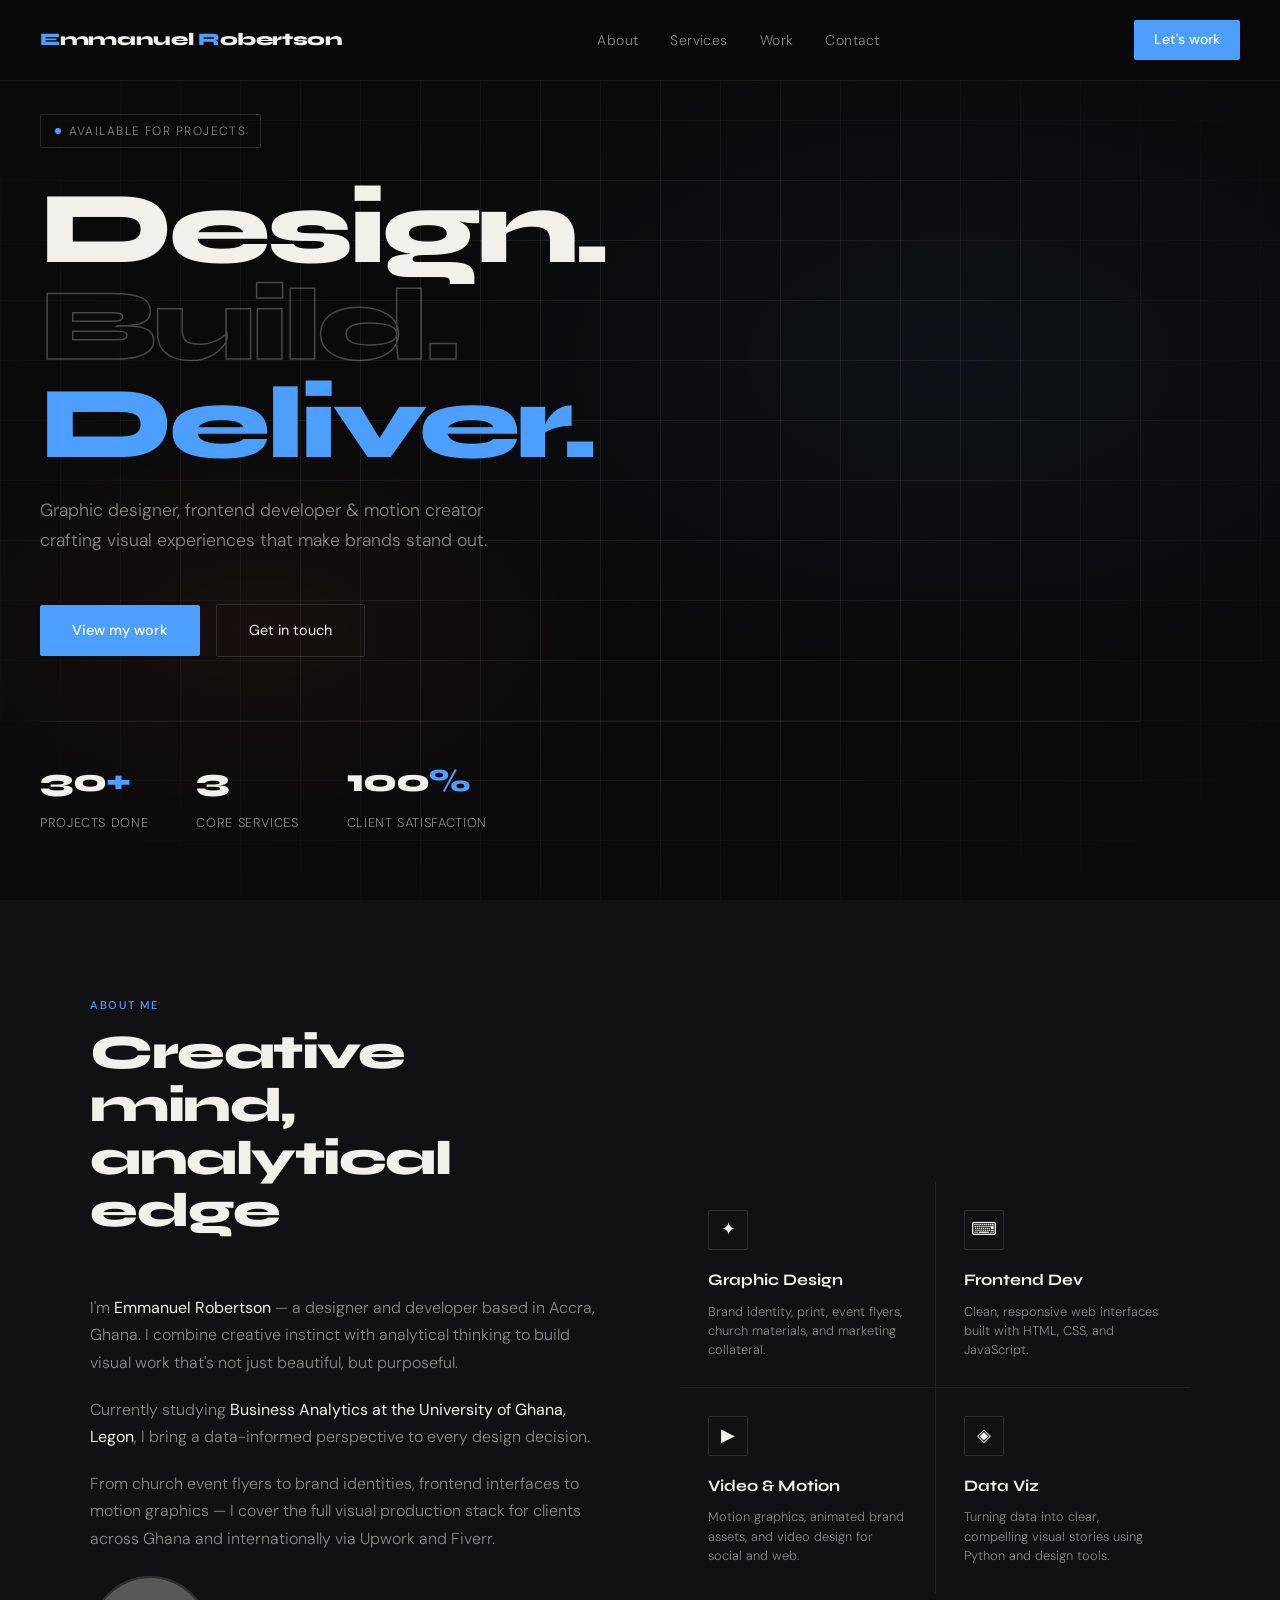
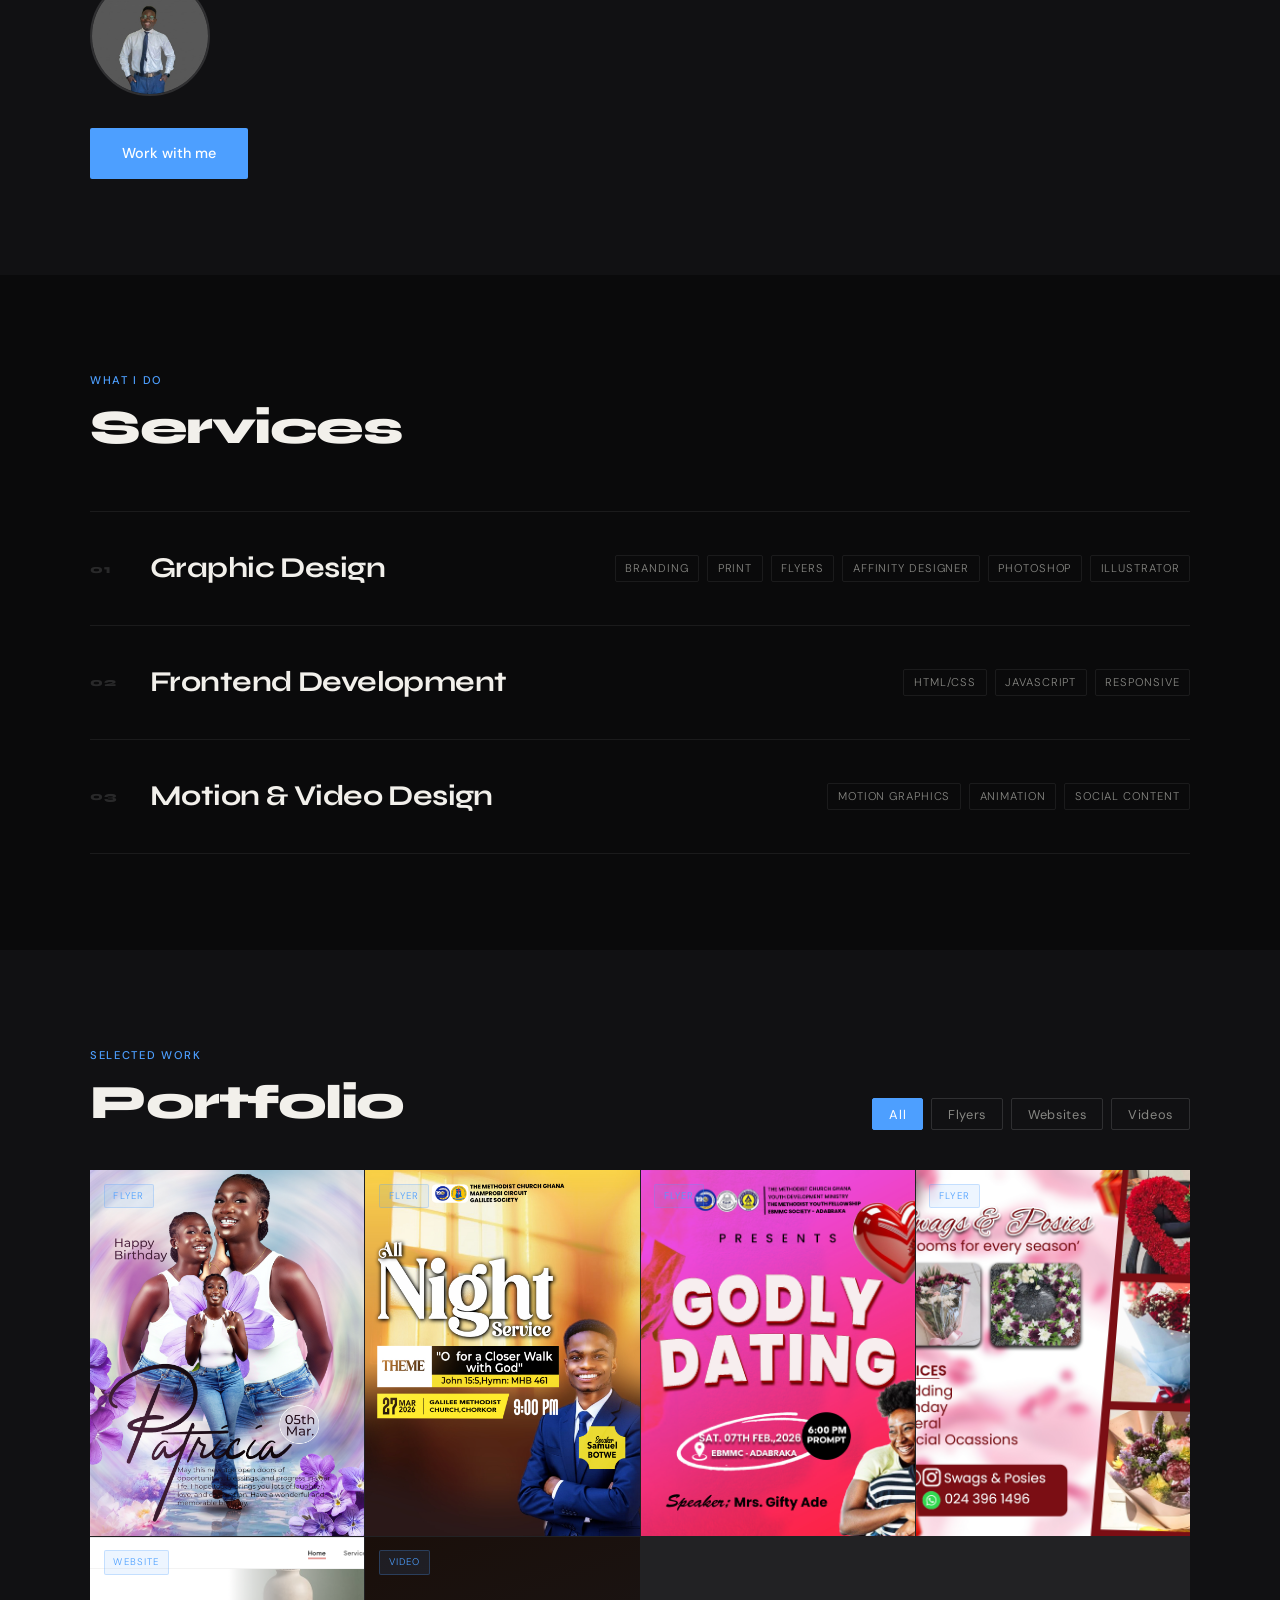
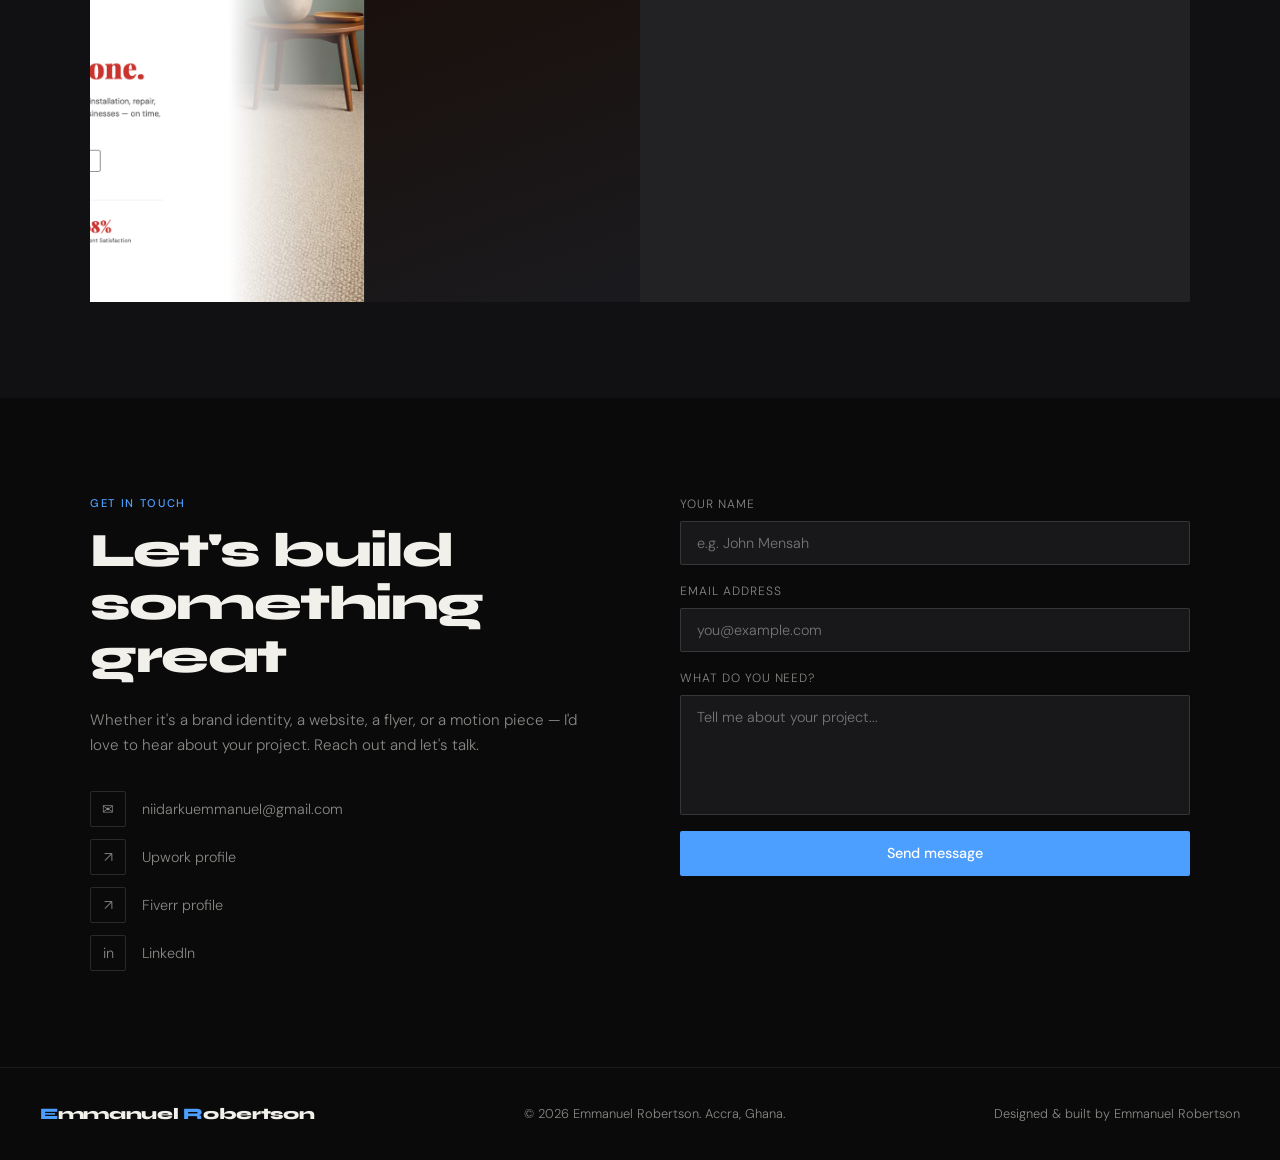
==== index.html @ 6d493373 "Add files via upload" ====
<!DOCTYPE html>
<html lang="en">
<head>
  <meta charset="UTF-8">
  <meta name="viewport" content="width=device-width, initial-scale=1.0">
  <title>Emmanuel Robertson — Creative Portfolio</title>
  <link rel="preconnect" href="https://fonts.googleapis.com">
  <link href="https://fonts.googleapis.com/css2?family=Syne:wght@400;500;600;700;800&family=DM+Sans:ital,wght@0,300;0,400;0,500;1,300&display=swap" rel="stylesheet">
  <link rel="stylesheet" href="css/style.css">
</head>
<body>

  <!-- ========================
       NAVIGATION
  ========================= -->
  <nav>
    <a class="nav-logo" href="#home"><span>E</span>mmanuel <span>R</span>obertson</a>
    <ul class="nav-links">
      <li><a href="#about">About</a></li>
      <li><a href="#services">Services</a></li>
      <li><a href="#portfolio">Work</a></li>
      <li><a href="#contact">Contact</a></li>
    </ul>
    <a href="#contact" class="nav-cta">Let's work</a>
  </nav>


  <!-- ========================
       HERO
  ========================= -->
  <section class="hero" id="home">
    <div class="hero-bg"></div>
    <div class="hero-grid-overlay"></div>
    <div class="hero-inner">
      <div class="hero-tag">
        <span class="hero-tag-dot"></span>Available for projects
      </div>
      <h1>
        Design.<br>
        <em>Build.</em><br>
        <span class="accent-line">Deliver.</span>
      </h1>
      <p class="hero-sub">
        Graphic designer, frontend developer & motion creator
        crafting visual experiences that make brands stand out.
      </p>
      <div class="hero-actions">
        <a href="#portfolio" class="btn-primary">View my work</a>
        <a href="#contact" class="btn-ghost">Get in touch</a>
      </div>
      <div class="hero-stats">
        <div>
          <div class="stat-num">30<span>+</span></div>
          <div class="stat-label">Projects done</div>
        </div>
        <div>
          <div class="stat-num">3</div>
          <div class="stat-label">Core services</div>
        </div>
        <div>
          <div class="stat-num">100<span>%</span></div>
          <div class="stat-label">Client satisfaction</div>
        </div>
      </div>
    </div>
  </section>


  <!-- ========================
       ABOUT
  ========================= -->
  <section id="about">
    <div class="section-inner">
      <div class="about-grid">

        <div class="about-text fade-up">
          <div class="section-header">
            <span class="section-label">About me</span>
            <h2 class="section-title">Creative mind,<br>analytical edge</h2>
          </div>
          <p>
            I'm <span class="about-highlight">Emmanuel Robertson</span> — a designer and
            developer based in Accra, Ghana. I combine creative instinct with
            analytical thinking to build visual work that's not just beautiful,
            but purposeful.
          </p>
          <p>
            Currently studying
            <span class="about-highlight">Business Analytics at the University
            of Ghana, Legon</span>, I bring a data-informed perspective to every
            design decision.
          </p>
          <p>
            From church event flyers to brand identities, frontend interfaces to
            motion graphics — I cover the full visual production stack for
            clients across Ghana and internationally via Upwork and Fiverr.
          </p>

          <!--
            PROFILE PHOTO
            - Your photo is set to images/profile.jpeg below
            - If the file is missing the photo section hides automatically
          -->
          <div class="about-photo-wrap">
            <img
              src="images/profile1.jpeg"
              alt="Emmanuel Robertson"
              class="about-photo"
              onerror="this.parentElement.style.display='none'"
            />
          </div>

          <a href="#contact" class="btn-primary about-cta">Work with me</a>
        </div>

        <div class="skills-grid fade-up">
          <div class="skill-card">
            <div class="skill-icon">✦</div>
            <h3>Graphic Design</h3>
            <p>Brand identity, print, event flyers, church materials, and marketing collateral.</p>
          </div>
          <div class="skill-card">
            <div class="skill-icon">⌨</div>
            <h3>Frontend Dev</h3>
            <p>Clean, responsive web interfaces built with HTML, CSS, and JavaScript.</p>
          </div>
          <div class="skill-card">
            <div class="skill-icon">▶</div>
            <h3>Video & Motion</h3>
            <p>Motion graphics, animated brand assets, and video design for social and web.</p>
          </div>
          <div class="skill-card">
            <div class="skill-icon">◈</div>
            <h3>Data Viz</h3>
            <p>Turning data into clear, compelling visual stories using Python and design tools.</p>
          </div>
        </div>

      </div>
    </div>
  </section>


  <!-- ========================
       SERVICES
  ========================= -->
  <section id="services">
    <div class="section-inner">
      <div class="section-header fade-up">
        <span class="section-label">What I do</span>
        <h2 class="section-title">Services</h2>
      </div>
      <div class="services-list">

        <div class="service-item fade-up">
          <div class="service-left">
            <span class="service-num">01</span>
            <span class="service-name">Graphic Design</span>
          </div>
          <div class="service-tags">
            <span class="tag">Branding</span>
            <span class="tag">Print</span>
            <span class="tag">Flyers</span>
            <span class="tag">Affinity Designer</span>
            <span class="tag">Photoshop</span>
            <span class="tag">Illustrator</span>
          </div>
        </div>

        <div class="service-item fade-up">
          <div class="service-left">
            <span class="service-num">02</span>
            <span class="service-name">Frontend Development</span>
          </div>
          <div class="service-tags">
            <span class="tag">HTML/CSS</span>
            <span class="tag">JavaScript</span>
            <span class="tag">Responsive</span>
          </div>
        </div>

        <div class="service-item fade-up">
          <div class="service-left">
            <span class="service-num">03</span>
            <span class="service-name">Motion & Video Design</span>
          </div>
          <div class="service-tags">
            <span class="tag">Motion Graphics</span>
            <span class="tag">Animation</span>
            <span class="tag">Social Content</span>
          </div>
        </div>

      </div>
    </div>
  </section>


  <!-- ========================
       PORTFOLIO — FILTERABLE GALLERY

       HOW TO ADD A NEW PROJECT:
       Copy one of the portfolio-item blocks below and paste it
       inside the portfolio-grid div. Then:

       1. Set data-category to one of:
            flyer | website | video
       2. Change src="images/your-filename.jpg" — NO spaces in filenames!
            e.g. "Revival Flyer.jpg" → "revival-flyer.jpg"
       3. Update the h3 title and p description
       4. Update the portfolio-label text

       For VIDEO projects, add a poster image (thumbnail) as the src,
       then add  data-video="images/your-video.mp4"  to the portfolio-item div.
       The lightbox will play the video automatically when tapped.

       Recommended image size: 800x600px JPG or PNG
  ========================= -->
  <section id="portfolio">
    <div class="section-inner">

      <div class="portfolio-header fade-up">
        <div>
          <span class="section-label">Selected work</span>
          <h2 class="section-title">Portfolio</h2>
        </div>
        <!-- Filter buttons — clicking these shows only that category -->
        <div class="filter-bar">
          <button class="filter-btn active" data-filter="all">All</button>
          <button class="filter-btn" data-filter="flyer">Flyers</button>
          <button class="filter-btn" data-filter="website">Websites</button>
          <button class="filter-btn" data-filter="video">Videos</button>
        </div>
      </div>

      <div class="portfolio-grid" id="portfolio-grid">

        <!-- ── FLYERS ───────────────────────────────────────── -->

        <div class="portfolio-item" data-category="flyer">
          <img src="images/project5.jpg" alt="birthday flyer" class="portfolio-img" onerror="this.style.display='none'">
          <div class="portfolio-thumb p1 portfolio-fallback"></div>
          <span class="portfolio-label">Flyer</span>
          <div class="portfolio-overlay">
            <h3>Birthday Flyer</h3>
            <p>Church event flyer — Speaker Samuel Botwe & Evangelist Seth Ankomah</p>
          </div>
        </div>
        <div class="portfolio-item" data-category="flyer">
          <img src="images/project2.jpg" alt="all night Flyer" class="portfolio-img" onerror="this.style.display='none'">
          <div class="portfolio-thumb p1 portfolio-fallback"></div>
          <span class="portfolio-label">Flyer</span>
          <div class="portfolio-overlay">
            <h3>All night service</h3>
            <p>Church event flyer — Speaker Samuel Botwe & Evangelist Seth Ankomah</p>
          </div>
        </div>
        <div class="portfolio-item" data-category="flyer">
          <img src="images/project4.jpg" alt="Godly Dating Event Flyer" class="portfolio-img" onerror="this.style.display='none'">
          <div class="portfolio-thumb p2 portfolio-fallback"></div>
          <span class="portfolio-label">Flyer</span>
          <div class="portfolio-overlay">
            <h3>Godly Dating</h3>
            <p>Church event flyer design</p>
          </div>
        </div>

        <div class="portfolio-item" data-category="flyer">
          <img src="images/project3.jpg" alt="Swags & Posies Flyer" class="portfolio-img" onerror="this.style.display='none'">
          <div class="portfolio-thumb p3 portfolio-fallback"></div>
          <span class="portfolio-label">Flyer</span>
          <div class="portfolio-overlay">
            <h3>Swags & Posies</h3>
            <p>Business promotional flyer — Blooms for every season</p>
          </div>
        </div>

        <!-- Add more flyers below — copy the block above, change data-category="flyer" -->

        <!-- ── WEBSITES ─────────────────────────────────────── -->

        <div class="portfolio-item" data-category="website"
     data-images="images/redcarpet-1.jpg, images/redcarpet-2.jpg, images/redcarpet-3.jpg,images/redcarpet-7.jpg">
  <img src="images/redcarpet-1.jpg" alt="Red Carpet Plaza" class="portfolio-img" onerror="this.style.display='none'">
  <div class="portfolio-thumb p3 portfolio-fallback"></div>
  <span class="portfolio-label">Website</span>
  <div class="portfolio-overlay">
    <h3>Red Carpet Plaza</h3>
    <p>Full website — 4 screenshots</p>
  </div>
</div>

        <!-- Add more websites below — copy the block above, change data-category="website" -->

        <!-- ── VIDEOS ───────────────────────────────────────── -->

        <!--
          VIDEO EXAMPLE:
          Add data-video="images/your-video.mp4" to the div below.
          Use a screenshot/thumbnail as the img src.
          The lightbox will play the video when tapped.

        <div class="portfolio-item" data-category="video" data-video="images/motion-reel.mp4">
          <img src="images/motion-reel-thumb.jpg" alt="Motion Reel" class="portfolio-img" onerror="this.style.display='none'">
          <div class="portfolio-thumb p1 portfolio-fallback"></div>
          <span class="portfolio-label">Video</span>
          <div class="portfolio-overlay">
            <h3>Motion Graphics Reel</h3>
            <p>Animated brand assets and social media content</p>
          </div>
        </div>
        -->

        <div class="portfolio-item" data-category="video">
          <img src="images/video-thumb1.jpg" alt="Motion Reel" class="portfolio-img" onerror="this.style.display='none'">
          <div class="portfolio-thumb p2 portfolio-fallback"></div>
          <span class="portfolio-label">Video</span>
          <div class="portfolio-overlay">
            <h3>Motion Graphics Reel</h3>
            <p>Animated brand assets and social media content</p>
          </div>
        </div>

      </div>

      <!-- Shows when a filter has no matching items -->
      <p class="portfolio-empty" id="portfolio-empty" style="display:none;">
        No projects in this category yet — check back soon.
      </p>

    </div>
  </section>


  <!-- ========================
       CONTACT
  ========================= -->
  <section id="contact">
    <div class="section-inner">
      <div class="contact-grid">

        <div class="fade-up">
          <span class="section-label">Get in touch</span>
          <h2 class="section-title contact-heading">Let's build<br>something great</h2>
          <p class="contact-intro">
            Whether it's a brand identity, a website, a flyer, or a motion piece —
            I'd love to hear about your project. Reach out and let's talk.
          </p>
          <div class="contact-links">
            <a href="mailto:niidarkuemmanuel@gmail.com" class="contact-link">
              <span class="contact-link-icon">✉</span>
              niidarkuemmanuel@gmail.com
            </a>
            <a href="https://www.upwork.com/freelancers/~01eae6fbd2bdb85f94" class="contact-link" target="_blank">
              <span class="contact-link-icon">↗</span>
              Upwork profile
            </a>
            <a href="https://fiverr.com/yourusername" class="contact-link" target="_blank">
              <span class="contact-link-icon">↗</span>
              Fiverr profile
            </a>
            <a href="https://www.linkedin.com/in/emmanuel-robertson-733912268/" class="contact-link" target="_blank">
              <span class="contact-link-icon">in</span>
              LinkedIn
            </a>
          </div>
        </div>

        <div class="fade-up">
          <div class="contact-form">
            <div class="form-group">
              <label for="name">Your name</label>
              <input type="text" id="name" placeholder="e.g. John Mensah">
            </div>
            <div class="form-group">
              <label for="email">Email address</label>
              <input type="email" id="email" placeholder="you@example.com">
            </div>
            <div class="form-group">
              <label for="message">What do you need?</label>
              <textarea id="message" placeholder="Tell me about your project..."></textarea>
            </div>
            <button class="btn-primary" id="send-btn">Send message</button>
            <p class="form-feedback" id="form-feedback"></p>
          </div>
        </div>

      </div>
    </div>
  </section>


  <!-- ========================
       FOOTER
  ========================= -->
  <footer>
    <a class="footer-logo" href="#home"><span>E</span>mmanuel <span>R</span>obertson</a>
    <p>© 2026 Emmanuel Robertson. Accra, Ghana.</p>
    <p>Designed & built by Emmanuel Robertson</p>
  </footer>

  <script src="js/main.js"></script>
</body>
</html>
---- css/style.css ----
/* ============================================================
   ROBERTSON PORTFOLIO — style.css
   Sections:
   1. CSS Variables & Reset
   2. Base / Typography
   3. Navigation
   4. Hero
   5. Sections (shared)
   6. About
   7. Services
   8. Portfolio
   9. Contact
   10. Footer
   11. Animations
   12. Responsive
============================================================ */


/* ============================================================
   1. CSS VARIABLES & RESET
============================================================ */
*, *::before, *::after {
  box-sizing: border-box;
  margin: 0;
  padding: 0;
}

:root {
  /* Colors */
  --bg:       #0a0a0b;
  --bg2:      #111113;
  --bg3:      #18181b;
  --border:   rgba(255, 255, 255, 0.07);
  --border2:  rgba(255, 255, 255, 0.13);
  --text:     #f2f0eb;
  --muted:    #888884;
  --accent:   #4d9fff;   /* ← Change this to swap the accent color site-wide */
  --accent2:  #ff6b35;

  /* Typography */
  --font-display: 'Syne', sans-serif;
  --font-body:    'DM Sans', sans-serif;
}


/* ============================================================
   2. BASE / TYPOGRAPHY
============================================================ */
html {
  scroll-behavior: smooth;
}

body {
  background:   var(--bg);
  color:        var(--text);
  font-family:  var(--font-body);
  font-weight:  300;
  line-height:  1.7;
  overflow-x:   hidden;
}


/* ============================================================
   3. NAVIGATION
============================================================ */
nav {
  position:        fixed;
  top: 0; left: 0; right: 0;
  z-index:         100;
  display:         flex;
  align-items:     center;
  justify-content: space-between;
  padding:         1.25rem 2.5rem;
  background:      rgba(10, 10, 11, 0.85);
  backdrop-filter: blur(12px);
  border-bottom:   1px solid var(--border);
}

.nav-logo {
  font-family:     var(--font-display);
  font-weight:     800;
  font-size:       1.1rem;
  letter-spacing:  -0.02em;
  color:           var(--text);
  text-decoration: none;
}
.nav-logo span { color: var(--accent); }

.nav-links {
  display:    flex;
  gap:        2rem;
  list-style: none;
}
.nav-links a {
  color:           var(--muted);
  text-decoration: none;
  font-size:       0.875rem;
  letter-spacing:  0.03em;
  transition:      color 0.2s;
}
.nav-links a:hover { color: var(--text); }

.nav-cta {
  background:      var(--accent);
  color:           #ffffff;
  border:          none;
  padding:         0.5rem 1.25rem;
  font-family:     var(--font-body);
  font-weight:     500;
  font-size:       0.875rem;
  border-radius:   2px;
  cursor:          pointer;
  text-decoration: none;
  transition:      opacity 0.2s;
}
.nav-cta:hover { opacity: 0.85; }


/* ============================================================
   4. HERO
============================================================ */
.hero {
  min-height: 100vh;
  display:    flex;
  align-items: center;
  padding:    7rem 2.5rem 4rem;
  position:   relative;
  overflow:   hidden;
}

.hero-bg {
  position:   absolute;
  inset:      0;
  z-index:    0;
  background:
    radial-gradient(ellipse 70% 60% at 75% 40%, rgba(77, 159, 255, 0.05) 0%, transparent 60%),
    radial-gradient(ellipse 50% 40% at 20% 70%, rgba(255, 107, 53, 0.05) 0%, transparent 60%);
}

.hero-grid-overlay {
  position:         absolute;
  inset:            0;
  z-index:          0;
  background-image:
    linear-gradient(var(--border) 1px, transparent 1px),
    linear-gradient(90deg, var(--border) 1px, transparent 1px);
  background-size:  60px 60px;
  mask-image:       radial-gradient(ellipse 80% 80% at 50% 50%, black 30%, transparent 80%);
}

.hero-inner {
  position:  relative;
  z-index:   1;
  max-width: 1100px;
  width:     100%;
}

.hero-tag {
  display:         inline-flex;
  align-items:     center;
  gap:             0.5rem;
  font-size:       0.75rem;
  letter-spacing:  0.12em;
  text-transform:  uppercase;
  color:           var(--muted);
  border:          1px solid var(--border2);
  padding:         0.35rem 0.85rem;
  border-radius:   2px;
  margin-bottom:   2rem;
}

.hero-tag-dot {
  width:         6px;
  height:        6px;
  border-radius: 50%;
  background:    var(--accent);
  animation:     pulse 2s infinite;
}

@keyframes pulse {
  0%, 100% { opacity: 1; }
  50%       { opacity: 0.3; }
}

.hero h1 {
  font-family:    var(--font-display);
  font-size:      clamp(3.5rem, 8vw, 7rem);
  font-weight:    800;
  line-height:    0.95;
  letter-spacing: -0.04em;
  margin-bottom:  1.5rem;
}

.hero h1 em {
  font-style:          normal;
  color:               transparent;
  -webkit-text-stroke: 1.5px rgba(255, 255, 255, 0.25);
}

.hero h1 .accent-line { color: var(--accent); }

.hero-sub {
  font-size:     1.1rem;
  color:         var(--muted);
  max-width:     480px;
  margin-bottom: 3rem;
  font-weight:   300;
}

.hero-actions {
  display:     flex;
  gap:         1rem;
  align-items: center;
  flex-wrap:   wrap;
}

.btn-primary {
  background:      var(--accent);
  color:           #ffffff;
  padding:         0.85rem 2rem;
  font-family:     var(--font-body);
  font-weight:     500;
  font-size:       0.9rem;
  border:          none;
  border-radius:   2px;
  cursor:          pointer;
  text-decoration: none;
  display:         inline-block;
  transition:      opacity 0.2s;
}
.btn-primary:hover { opacity: 0.85; }

.btn-ghost {
  background:      transparent;
  color:           var(--text);
  padding:         0.85rem 2rem;
  font-family:     var(--font-body);
  font-weight:     400;
  font-size:       0.9rem;
  border:          1px solid var(--border2);
  border-radius:   2px;
  cursor:          pointer;
  text-decoration: none;
  display:         inline-block;
  transition:      border-color 0.2s, color 0.2s;
}
.btn-ghost:hover { border-color: rgba(255, 255, 255, 0.3); }

.hero-stats {
  display:       flex;
  gap:           3rem;
  margin-top:    4rem;
  border-top:    1px solid var(--border);
  padding-top:   2rem;
}

.stat-num {
  font-family:    var(--font-display);
  font-size:      2rem;
  font-weight:    800;
  color:          var(--text);
  letter-spacing: -0.03em;
}
.stat-num span { color: var(--accent); }

.stat-label {
  font-size:      0.8rem;
  color:          var(--muted);
  letter-spacing: 0.05em;
  text-transform: uppercase;
  margin-top:     0.2rem;
}


/* ============================================================
   5. SECTIONS (shared styles)
============================================================ */
section { padding: 6rem 2.5rem; }

.section-inner {
  max-width: 1100px;
  margin:    0 auto;
}

.section-header { margin-bottom: 3.5rem; }

.section-label {
  font-size:      0.7rem;
  letter-spacing: 0.15em;
  text-transform: uppercase;
  color:          var(--accent);
  font-weight:    500;
  margin-bottom:  0.75rem;
  display:        block;
}

.section-title {
  font-family:    var(--font-display);
  font-size:      clamp(2rem, 4vw, 3rem);
  font-weight:    800;
  letter-spacing: -0.03em;
  line-height:    1.1;
}


/* ============================================================
   6. ABOUT
============================================================ */
#about { background: var(--bg2); }

.about-grid {
  display:         grid;
  grid-template-columns: 1fr 1fr;
  gap:             5rem;
  align-items:     center;
}

.about-text p {
  color:         var(--muted);
  margin-bottom: 1.25rem;
  font-size:     1rem;
}
.about-text p:last-of-type { margin-bottom: 0; }

.about-highlight {
  color:       var(--text);
  font-weight: 400;
}

/* Profile photo */
.about-photo-wrap {
  margin-top:    1.5rem;
  margin-bottom: 0.5rem;
}
.about-photo {
  width:         120px;
  height:        120px;
  border-radius: 50%;
  object-fit:    cover;
  border:        2px solid var(--border2);
  display:       block;
}

.about-cta { margin-top: 1.5rem; }

/* Skills 2x2 grid */
.skills-grid {
  display:                 grid;
  grid-template-columns:   1fr 1fr;
  gap:                     1px;
  background:              var(--border);
}

.skill-card {
  background:  var(--bg2);
  padding:     1.75rem;
  overflow:    hidden;
  transition:  background 0.2s;
}
.skill-card:hover { background: var(--bg3); }

.skill-icon {
  width:           40px;
  height:          40px;
  border:          1px solid var(--border2);
  border-radius:   2px;
  display:         flex;
  align-items:     center;
  justify-content: center;
  font-size:       1.1rem;
  margin-bottom:   1rem;
}

.skill-card h3 {
  font-family:   var(--font-display);
  font-size:     1rem;
  font-weight:   700;
  margin-bottom: 0.5rem;
}

.skill-card p {
  font-size:   0.8rem;
  color:       var(--muted);
  line-height: 1.5;
}


/* ============================================================
   7. SERVICES
============================================================ */
.services-list {
  display:        flex;
  flex-direction: column;
}

.service-item {
  display:         flex;
  align-items:     center;
  justify-content: space-between;
  padding:         2rem 0;
  border-bottom:   1px solid var(--border);
  transition:      padding-left 0.3s;
  cursor:          default;
}
.service-item:first-child  { border-top: 1px solid var(--border); }
.service-item:hover        { padding-left: 1rem; }
.service-item:hover .service-num { color: var(--accent); }

.service-left {
  display:     flex;
  align-items: center;
  gap:         2rem;
}

.service-num {
  font-family:    var(--font-display);
  font-size:      0.75rem;
  font-weight:    800;
  color:          var(--border2);
  letter-spacing: 0.08em;
  min-width:      28px;
  transition:     color 0.2s;
}

.service-name {
  font-family:    var(--font-display);
  font-size:      clamp(1.3rem, 2.5vw, 1.8rem);
  font-weight:    700;
  letter-spacing: -0.02em;
}

.service-tags {
  display:   flex;
  gap:       0.5rem;
  flex-wrap: wrap;
}

.tag {
  font-size:      0.7rem;
  letter-spacing: 0.08em;
  text-transform: uppercase;
  color:          var(--muted);
  border:         1px solid var(--border);
  padding:        0.2rem 0.6rem;
  border-radius:  2px;
}


/* ============================================================
   8. PORTFOLIO — FILTERABLE GALLERY
============================================================ */
#portfolio { background: var(--bg2); }

/* Header row: title left, filter buttons right */
.portfolio-header {
  display:         flex;
  align-items:     flex-end;
  justify-content: space-between;
  gap:             2rem;
  margin-bottom:   2.5rem;
  flex-wrap:       wrap;
}

/* Filter buttons */
.filter-bar {
  display:   flex;
  gap:       0.5rem;
  flex-wrap: wrap;
}

.filter-btn {
  background:     transparent;
  color:          var(--muted);
  border:         1px solid var(--border2);
  padding:        0.4rem 1rem;
  font-family:    var(--font-body);
  font-size:      0.8rem;
  font-weight:    400;
  letter-spacing: 0.05em;
  border-radius:  2px;
  cursor:         pointer;
  transition:     color 0.2s, border-color 0.2s, background 0.2s;
}
.filter-btn:hover {
  color:        var(--text);
  border-color: rgba(255,255,255,0.25);
}
.filter-btn.active {
  background:   var(--accent);
  color:        #fff;
  border-color: var(--accent);
}

/* Grid — auto-fill so it grows as you add items */
.portfolio-grid {
  display:                 grid;
  grid-template-columns:   repeat(auto-fill, minmax(260px, 1fr));
  gap:                     1px;
  background:              var(--border);
}

/* Individual card */
.portfolio-item {
  background:   var(--bg2);
  aspect-ratio: 3 / 4;   /* portrait — good for flyers */
  position:     relative;
  overflow:     hidden;
  cursor:       pointer;
  transition:   opacity 0.3s, transform 0.3s;
}

/* When filtering, hidden items fade out */
.portfolio-item.hidden {
  display: none;
}

.portfolio-img {
  width:      100%;
  height:     100%;
  object-fit: cover;
  display:    block;
  position:   absolute;
  inset:      0;
  z-index:    1;
}

.portfolio-fallback {
  position: absolute;
  inset:    0;
  width:    100%;
  height:   100%;
}

.portfolio-thumb {
  display:         flex;
  align-items:     center;
  justify-content: center;
  width:           100%;
  height:          100%;
}

.p1 { background: linear-gradient(160deg, #1a1a1e 0%, #0f1a0a 100%); }
.p2 { background: linear-gradient(160deg, #1a0f0a 0%, #1a1a1e 100%); }
.p3 { background: linear-gradient(160deg, #0a0f1a 0%, #0a1a14 100%); }
.p4 { background: linear-gradient(160deg, #1a1518 0%, #100a1a 100%); }

.portfolio-label {
  position:       absolute;
  top:            0.85rem;
  left:           0.85rem;
  font-size:      0.6rem;
  letter-spacing: 0.12em;
  text-transform: uppercase;
  color:          var(--accent);
  background:     rgba(77, 159, 255, 0.1);
  border:         1px solid rgba(77, 159, 255, 0.25);
  padding:        0.2rem 0.55rem;
  border-radius:  2px;
  z-index:        2;
}

/* Video play badge */
.portfolio-item[data-video] .portfolio-label::before {
  content: '▶  ';
  font-size: 0.55rem;
}

.portfolio-overlay {
  position:        absolute;
  inset:           0;
  background:      rgba(10, 10, 11, 0.82);
  display:         flex;
  flex-direction:  column;
  justify-content: flex-end;
  padding:         1.25rem;
  opacity:         0;
  transition:      opacity 0.3s;
  z-index:         3;
}
.portfolio-item:hover .portfolio-overlay { opacity: 1; }

.portfolio-overlay h3 {
  font-family:   var(--font-display);
  font-size:     1rem;
  font-weight:   700;
  margin-bottom: 0.3rem;
}
.portfolio-overlay p {
  font-size:   0.78rem;
  color:       var(--muted);
  line-height: 1.4;
}

/* Tap hint */
.portfolio-tap-hint {
  font-size:      0.6rem;
  letter-spacing: 0.08em;
  text-transform: uppercase;
  color:          rgba(255,255,255,0.35);
  margin-top:     0.6rem;
}

/* Empty state */
.portfolio-empty {
  text-align:  center;
  color:       var(--muted);
  font-size:   0.9rem;
  padding:     3rem 0;
  grid-column: 1 / -1;
}

/* ============================================================
   LIGHTBOX
============================================================ */
.lightbox-backdrop {
  position:        fixed;
  inset:           0;
  z-index:         1000;
  background:      rgba(0, 0, 0, 0.93);
  display:         flex;
  align-items:     center;
  justify-content: center;
  padding:         1.5rem;
  opacity:         0;
  pointer-events:  none;
  transition:      opacity 0.3s ease;
}
.lightbox-backdrop.open {
  opacity:        1;
  pointer-events: all;
}

.lightbox-inner {
  position:   relative;
  max-width:  860px;
  width:      100%;
  transform:  scale(0.93);
  transition: transform 0.3s ease;
}
.lightbox-backdrop.open .lightbox-inner { transform: scale(1); }

.lightbox-img {
  width:         100%;
  max-height:    80vh;
  object-fit:    contain;
  display:       block;
  border-radius: 2px;
}

/* Video in lightbox */
.lightbox-video {
  width:         100%;
  max-height:    80vh;
  display:       block;
  border-radius: 2px;
  background:    #000;
}

.lightbox-info {
  margin-top:      1rem;
  display:         flex;
  align-items:     center;
  justify-content: space-between;
  gap:             1rem;
}

.lightbox-info h3 {
  font-family:    var(--font-display);
  font-size:      1.05rem;
  font-weight:    700;
  letter-spacing: -0.02em;
}
.lightbox-info p {
  font-size:  0.82rem;
  color:      var(--muted);
  margin-top: 0.2rem;
}

.lightbox-close {
  position:        absolute;
  top:             -0.85rem;
  right:           -0.85rem;
  width:           36px;
  height:          36px;
  background:      var(--bg3);
  border:          1px solid var(--border2);
  border-radius:   50%;
  display:         flex;
  align-items:     center;
  justify-content: center;
  font-size:       1rem;
  color:           var(--muted);
  cursor:          pointer;
  transition:      color 0.2s;
  flex-shrink:     0;
  line-height:     1;
}
.lightbox-close:hover { color: var(--text); }

.lightbox-prev,
.lightbox-next {
  position:        absolute;
  top:             40%;
  transform:       translateY(-50%);
  width:           40px;
  height:          40px;
  background:      rgba(10,10,11,0.7);
  border:          1px solid var(--border2);
  border-radius:   2px;
  display:         flex;
  align-items:     center;
  justify-content: center;
  font-size:       1rem;
  color:           var(--text);
  cursor:          pointer;
  transition:      background 0.2s;
  z-index:         5;
}
.lightbox-prev { left:  -52px; }
.lightbox-next { right: -52px; }
.lightbox-prev:hover,
.lightbox-next:hover { background: rgba(77,159,255,0.18); }

@media (max-width: 768px) {
  .lightbox-prev { left:  0.5rem; top: auto; bottom: 5rem; transform: none; }
  .lightbox-next { right: 0.5rem; top: auto; bottom: 5rem; transform: none; }
}

.portfolio-overlay h3 {
  font-family:   var(--font-display);
  font-size:     1.1rem;
  font-weight:   700;
  margin-bottom: 0.35rem;
}
.portfolio-overlay p {
  font-size: 0.8rem;
  color:     var(--muted);
}

/* Inner mockup elements (fallback visuals) */
.p-mockup {
  position:        absolute;
  inset:           0;
  display:         flex;
  align-items:     center;
  justify-content: center;
}

.mockup-card {
  width:         70%;
  background:    var(--bg3);
  border:        1px solid var(--border2);
  border-radius: 4px;
  padding:       1rem;
}

.mockup-bar           { height: 6px; border-radius: 2px; margin-bottom: 8px; }
.mockup-bar.w100      { width: 100%; background: var(--border2); }
.mockup-bar.w70       { width: 70%;  background: var(--border); }
.mockup-bar.w50       { width: 50%;  background: var(--border); }
.mockup-bar.accent    { background: rgba(77, 159, 255, 0.35); }

.mockup-row           { display: flex; gap: 6px; margin-bottom: 8px; }
.mockup-box           { flex: 1; height: 40px; border-radius: 2px; background: var(--border); }
.mockup-box.accent    { background: rgba(77, 159, 255, 0.15); }


/* ============================================================
   9. CONTACT
============================================================ */
.contact-grid {
  display:               grid;
  grid-template-columns: 1fr 1fr;
  gap:                   5rem;
}

.contact-heading { margin-bottom: 1.5rem; }

.contact-intro {
  color:         var(--muted);
  font-size:     0.95rem;
  margin-bottom: 2rem;
}

.contact-links {
  display:        flex;
  flex-direction: column;
  gap:            0.75rem;
}

.contact-link {
  display:         flex;
  align-items:     center;
  gap:             1rem;
  color:           var(--muted);
  text-decoration: none;
  font-size:       0.9rem;
  transition:      color 0.2s;
}
.contact-link:hover { color: var(--text); }

.contact-link-icon {
  width:           36px;
  height:          36px;
  border:          1px solid var(--border2);
  border-radius:   2px;
  display:         flex;
  align-items:     center;
  justify-content: center;
  font-size:       0.9rem;
  flex-shrink:     0;
}

.contact-form {
  display:        flex;
  flex-direction: column;
  gap:            1rem;
}

.form-group {
  display:        flex;
  flex-direction: column;
  gap:            0.4rem;
}

.form-group label {
  font-size:      0.75rem;
  letter-spacing: 0.08em;
  text-transform: uppercase;
  color:          var(--muted);
}

.form-group input,
.form-group textarea {
  background:   var(--bg3);
  border:       1px solid var(--border2);
  border-radius: 2px;
  padding:      0.75rem 1rem;
  color:        var(--text);
  font-family:  var(--font-body);
  font-size:    0.9rem;
  font-weight:  300;
  outline:      none;
  transition:   border-color 0.2s;
  resize:       none;
}
.form-group input:focus,
.form-group textarea:focus { border-color: rgba(77, 159, 255, 0.4); }

.form-group textarea { min-height: 120px; }

.form-feedback {
  font-size: 0.85rem;
  color:     var(--accent);
  min-height: 1.2em;
}


/* ============================================================
   10. FOOTER
============================================================ */
footer {
  background:      var(--bg);
  border-top:      1px solid var(--border);
  padding:         2rem 2.5rem;
  display:         flex;
  align-items:     center;
  justify-content: space-between;
}

footer p {
  font-size: 0.8rem;
  color:     var(--muted);
}

.footer-logo {
  font-family:     var(--font-display);
  font-weight:     800;
  font-size:       1rem;
  color:           var(--text);
  text-decoration: none;
  letter-spacing:  -0.02em;
}
.footer-logo span { color: var(--accent); }


/* ============================================================
   11. ANIMATIONS
============================================================ */
.fade-up {
  opacity:    0;
  transform:  translateY(24px);
  transition: opacity 0.6s ease, transform 0.6s ease;
}
.fade-up.visible {
  opacity:   1;
  transform: translateY(0);
}


/* ============================================================
   12. RESPONSIVE
============================================================ */
@media (max-width: 900px) {
  .portfolio-grid { grid-template-columns: repeat(auto-fill, minmax(160px, 1fr)); }
  .portfolio-header { flex-direction: column; align-items: flex-start; }
}

@media (max-width: 768px) {
  nav             { padding: 1rem 1.25rem; }
  .nav-links      { display: none; }

  .hero           { padding: 6rem 1.25rem 3rem; }
  .hero-stats     { gap: 1.5rem; flex-wrap: wrap; }

  section         { padding: 4rem 1.25rem; }

  .about-grid     { grid-template-columns: 1fr; gap: 3rem; }
  .skills-grid    { grid-template-columns: 1fr; }

  .service-item   { flex-direction: column; align-items: flex-start; gap: 1rem; }
  .service-tags   { display: none; }

  .portfolio-grid   { grid-template-columns: repeat(2, 1fr); }

  .contact-grid   { grid-template-columns: 1fr; gap: 3rem; }

  footer          { flex-direction: column; gap: 1rem; text-align: center; }
}


/* ============================================================
   13. LIGHTBOX (tap to expand portfolio images)
============================================================ */

/* Dark backdrop */
.lightbox {
  position:        fixed;
  inset:           0;
  z-index:         999;
  background:      rgba(0, 0, 0, 0.92);
  display:         flex;
  align-items:     center;
  justify-content: center;
  padding:         1.5rem;
  opacity:         0;
  pointer-events:  none;
  transition:      opacity 0.3s ease;
}
.lightbox.open {
  opacity:        1;
  pointer-events: all;
}

/* Image container */
.lightbox-inner {
  position:   relative;
  max-width:  1000px;
  width:      100%;
  transform:  scale(0.92);
  transition: transform 0.3s ease;
}
.lightbox.open .lightbox-inner {
  transform: scale(1);
}

/* The expanded image */
.lightbox-img {
  width:         100%;
  max-height:    80vh;
  object-fit:    contain;
  display:       block;
  border-radius: 2px;
}

/* Caption bar below image */
.lightbox-caption {
  display:          flex;
  align-items:      center;
  justify-content:  space-between;
  padding:          1rem 0 0;
  gap:              1rem;
}
.lightbox-caption h3 {
  font-family:    var(--font-display);
  font-size:      1.1rem;
  font-weight:    700;
  letter-spacing: -0.02em;
}
.lightbox-caption p {
  font-size: 0.85rem;
  color:     var(--muted);
  margin-top: 0.2rem;
}
.lightbox-type {
  font-size:      0.65rem;
  letter-spacing: 0.12em;
  text-transform: uppercase;
  color:          var(--accent);
  background:     rgba(77, 159, 255, 0.08);
  border:         1px solid rgba(77, 159, 255, 0.2);
  padding:        0.3rem 0.75rem;
  border-radius:  2px;
  white-space:    nowrap;
  flex-shrink:    0;
}

/* Close button */
.lightbox-close {
  position:        absolute;
  top:             -1rem;
  right:           -1rem;
  width:           36px;
  height:          36px;
  background:      var(--bg3);
  border:          1px solid var(--border2);
  border-radius:   50%;
  display:         flex;
  align-items:     center;
  justify-content: center;
  font-size:       1.1rem;
  color:           var(--muted);
  cursor:          pointer;
  transition:      color 0.2s, background 0.2s;
  line-height:     1;
}
.lightbox-close:hover {
  color:      var(--text);
  background: var(--bg2);
}

/* Tap hint on portfolio items */
.portfolio-item::after {
  content:         'Tap to expand';
  position:        absolute;
  bottom:          0.75rem;
  right:           0.75rem;
  font-size:       0.65rem;
  letter-spacing:  0.08em;
  text-transform:  uppercase;
  color:           rgba(255, 255, 255, 0.4);
  z-index:         4;
  opacity:         0;
  transition:      opacity 0.3s;
}
.portfolio-item:hover::after { opacity: 1; }

@media (max-width: 768px) {
  .lightbox-close { top: -0.5rem; right: -0.5rem; }
  .lightbox-caption { flex-direction: column; align-items: flex-start; }
}
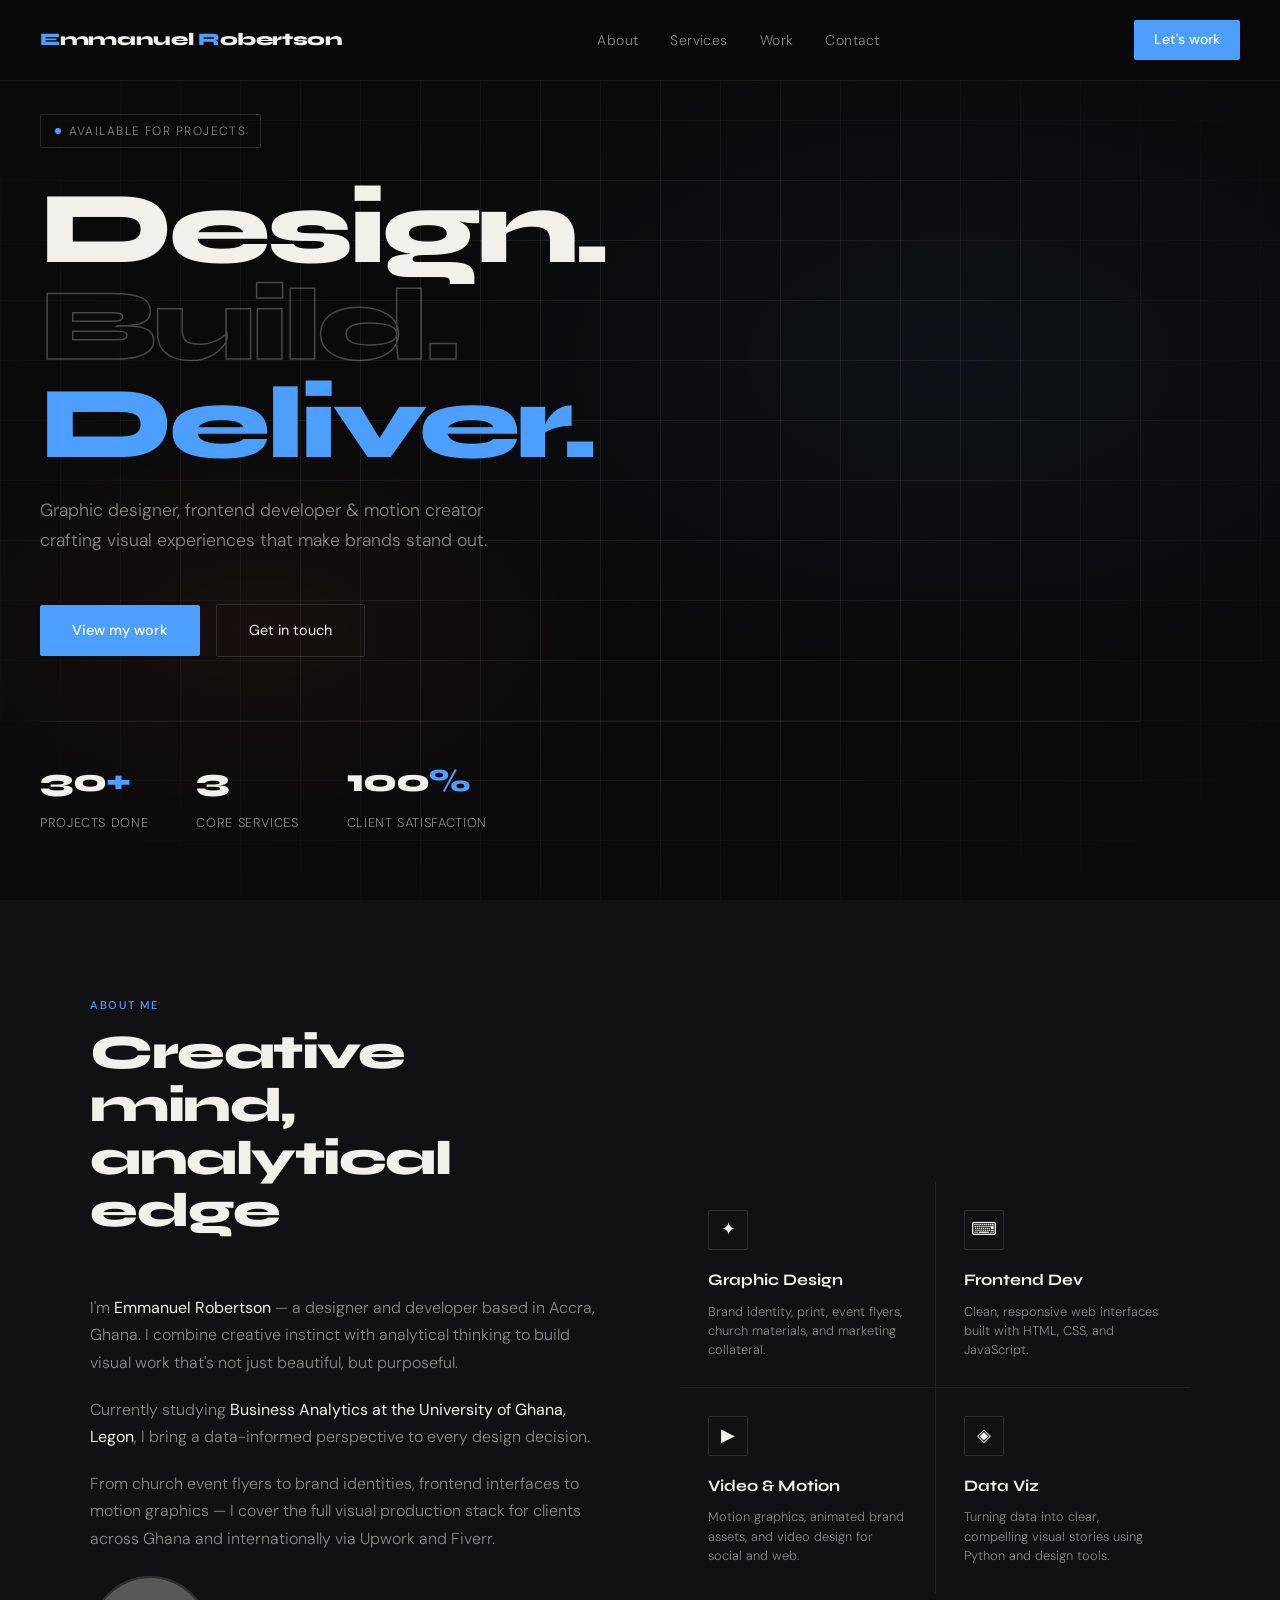
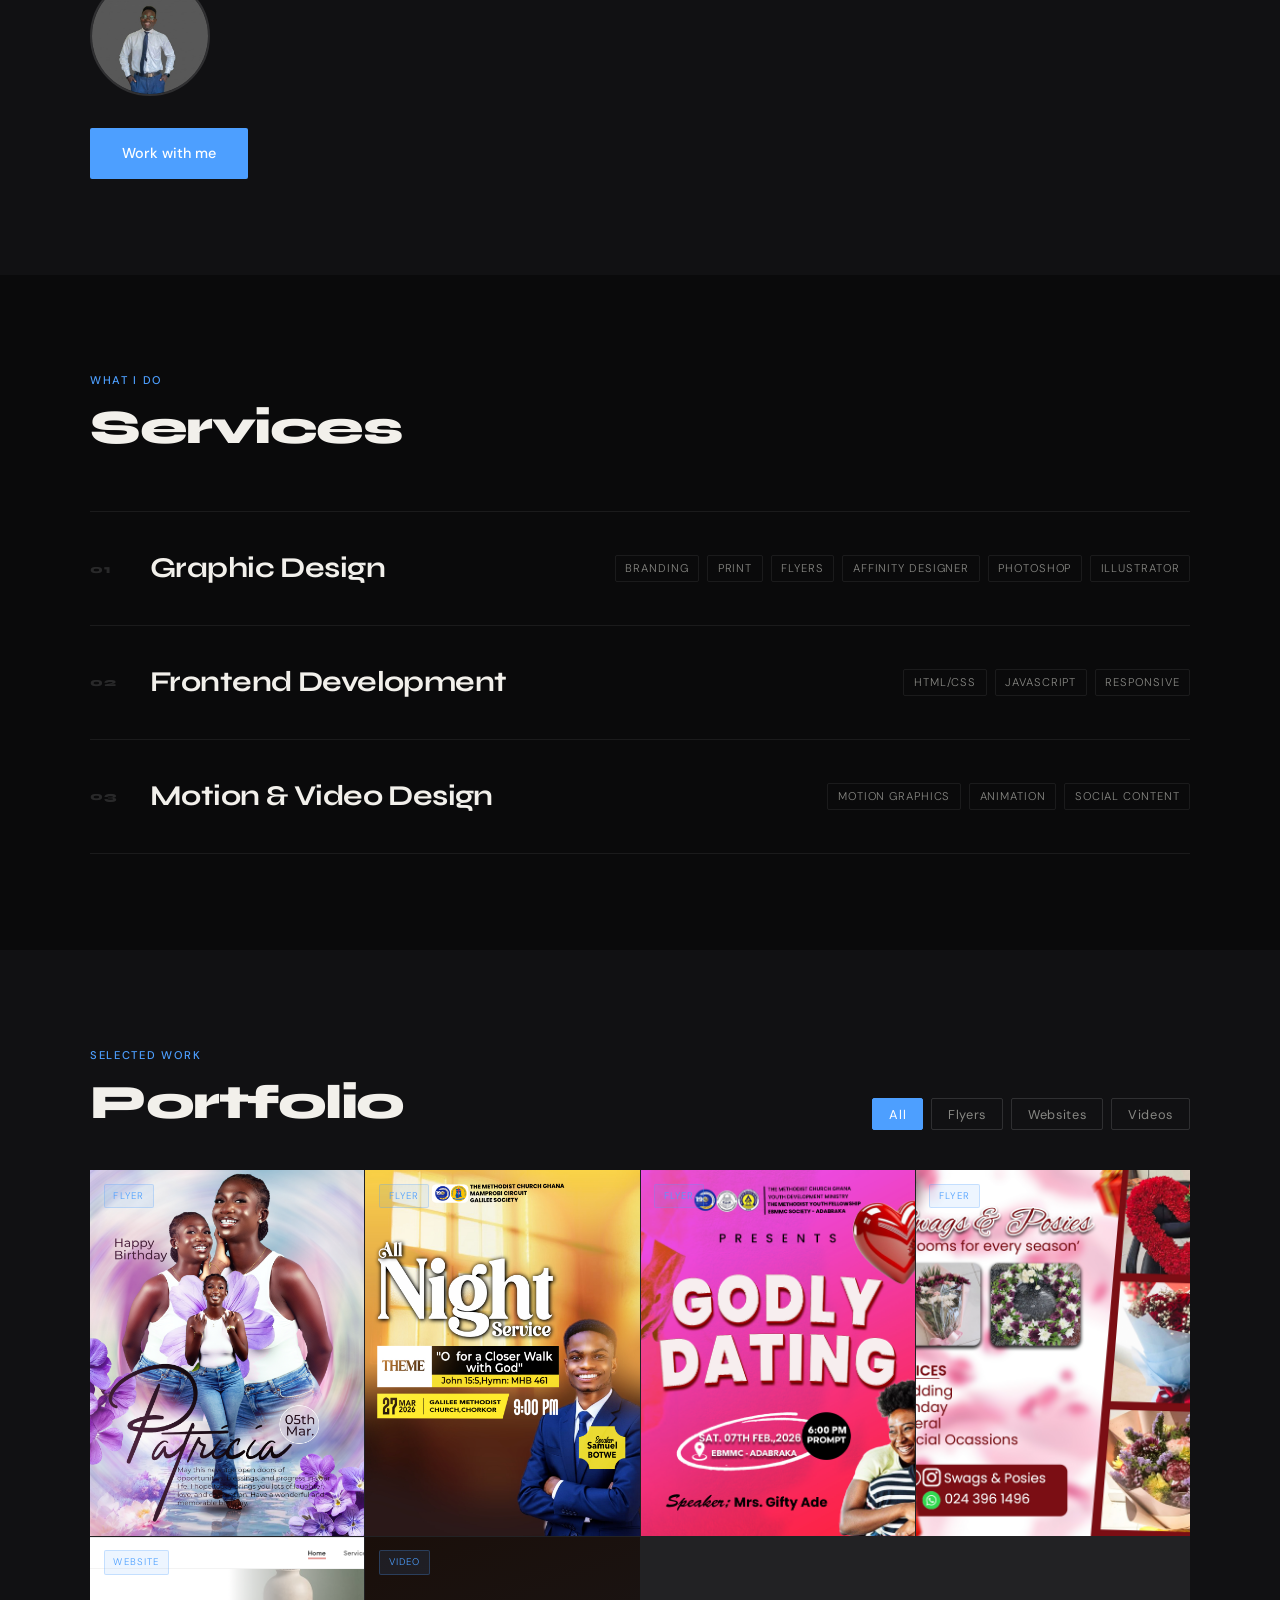
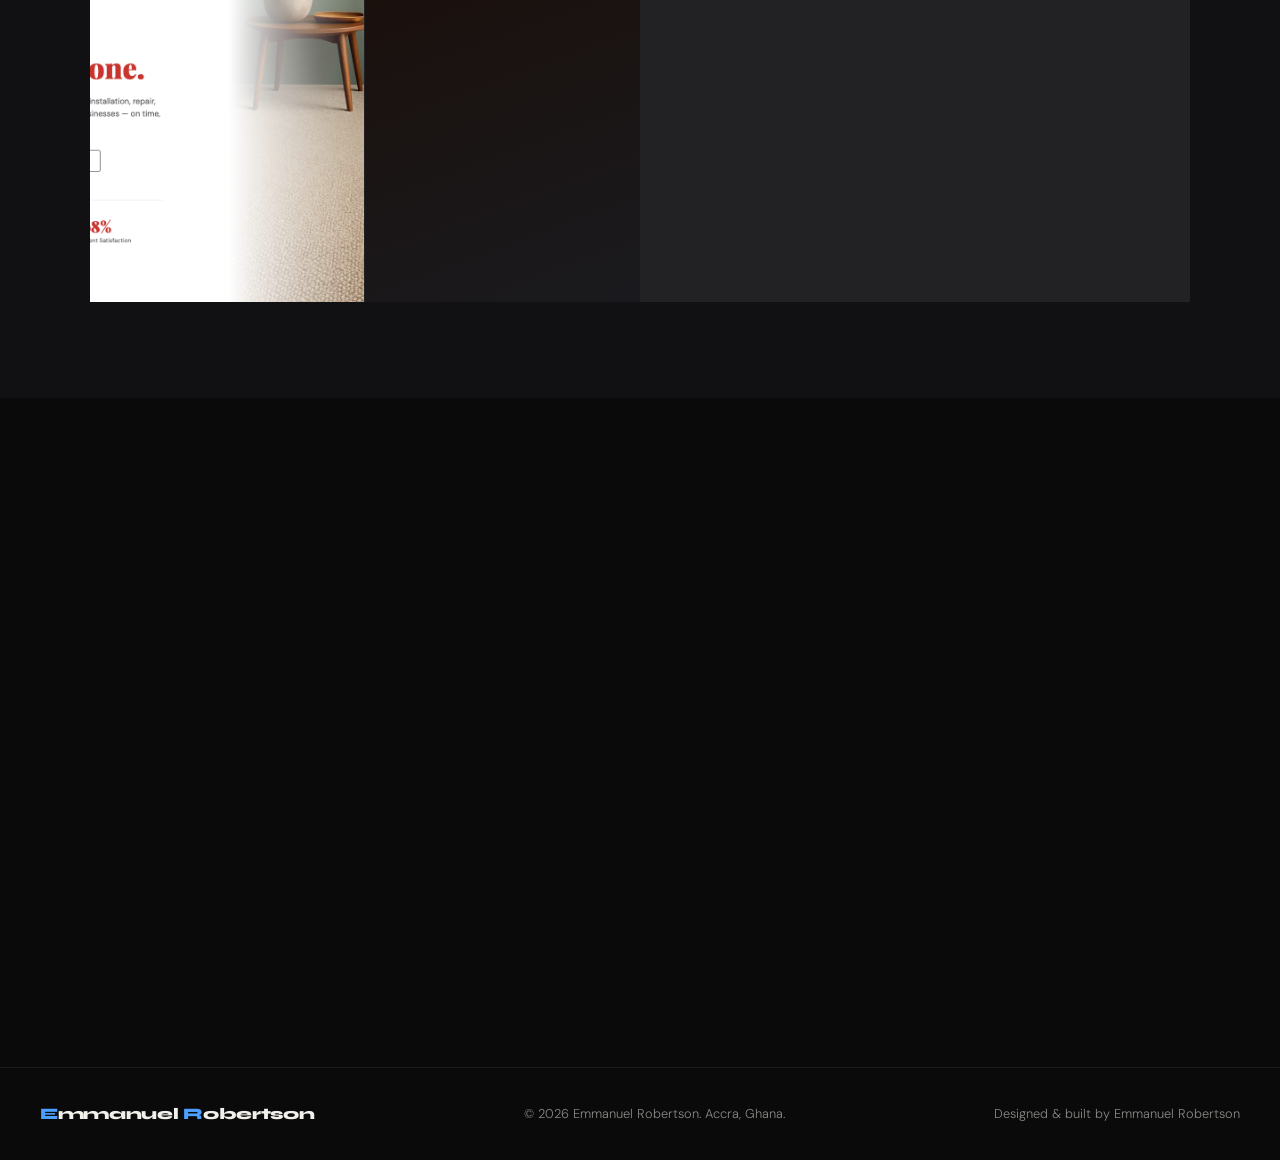
==== commit f643cdd9: "Update index.html" ====
--- a/index.html
+++ b/index.html
@@ -285,7 +285,7 @@
   <div class="portfolio-thumb p3 portfolio-fallback"></div>
   <span class="portfolio-label">Website</span>
   <div class="portfolio-overlay">
-    <h3>Red Carpet Plaza</h3>
+   <h3><a href="https://redcarpetplaza.netlify.app/" target="_blank">Red Carpet Plaza</a></h3>
     <p>Full website — 4 screenshots</p>
   </div>
 </div>
